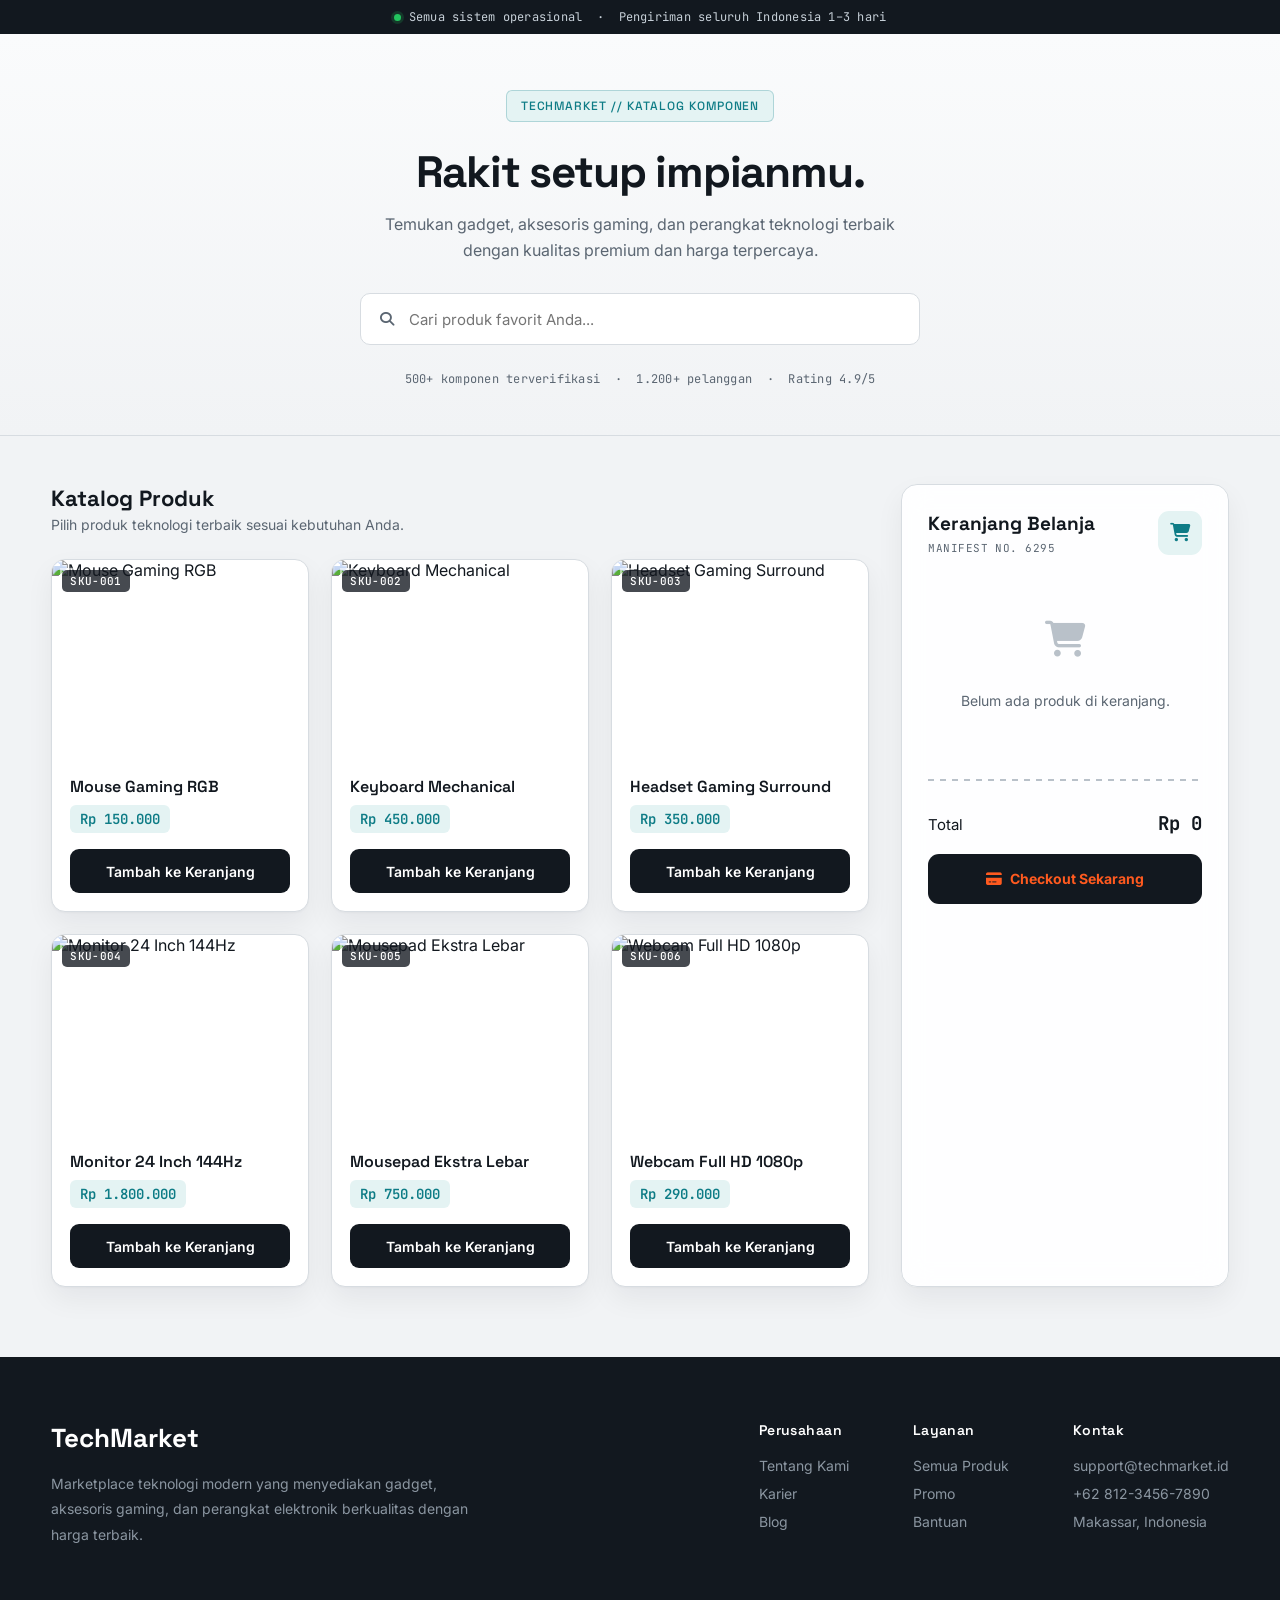
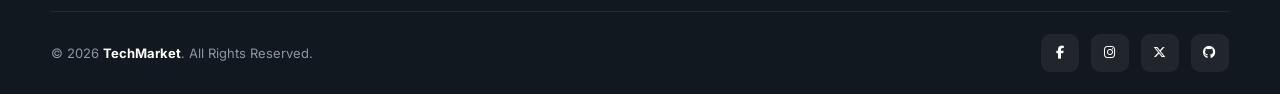
==== index.html @ 12a854e8 "delete folder final" ====
<!DOCTYPE html>
<html lang="id">
<head>
    <meta charset="UTF-8">
    <meta name="viewport" content="width=device-width, initial-scale=1.0">

    <title>TechMarket | Katalog Komponen</title>

    <!-- Google Font -->
    <link rel="preconnect" href="https://fonts.googleapis.com">
    <link rel="preconnect" href="https://fonts.gstatic.com" crossorigin>

    <link href="https://fonts.googleapis.com/css2?family=Space+Grotesk:wght@500;600;700&family=Inter:wght@400;500;600&family=JetBrains+Mono:wght@400;500;600;700&display=swap" rel="stylesheet">

    <!-- Icons -->
    <link rel="stylesheet"
          href="https://cdnjs.cloudflare.com/ajax/libs/font-awesome/6.7.2/css/all.min.css"/>

    <link rel="stylesheet" href="css/style.css">
</head>

<body>

    <!-- ================= STATUS BAR ================= -->

    <div class="status-bar">
        <span class="status-dot"></span>
        Semua sistem operasional &nbsp;·&nbsp; Pengiriman seluruh Indonesia 1–3 hari
    </div>

    <!-- ================= HEADER ================= -->

    <header>

        <p class="hero-eyebrow">TECHMARKET // KATALOG KOMPONEN</p>

        <h1>Rakit setup impianmu.</h1>

        <p class="hero-desc">
            Temukan gadget, aksesoris gaming, dan perangkat teknologi terbaik
            dengan kualitas premium dan harga terpercaya.
        </p>

        <div class="search-container">

            <div class="search-box">

                <i class="fa-solid fa-magnifying-glass"></i>

                <input
                    type="text"
                    id="search-input"
                    placeholder="Cari produk favorit Anda..."
                    autocomplete="off">

            </div>

        </div>

        <p class="hero-credentials">500+ komponen terverifikasi &nbsp;·&nbsp; 1.200+ pelanggan &nbsp;·&nbsp; Rating 4.9/5</p>

    </header>

    <!-- ================= MAIN ================= -->

    <main class="container">

        <!-- Produk -->

        <section class="products-container">

            <div class="section-title">

                <div>
                    <h2>Katalog Produk</h2>
                    <p>Pilih produk teknologi terbaik sesuai kebutuhan Anda.</p>
                </div>

            </div>

            <div id="products-grid" class="products-grid">
                <!-- Produk akan dibuat melalui JavaScript -->
            </div>

        </section>

        <!-- Cart -->

        <aside class="cart-container">

            <div class="cart-header">

                <div>
                    <h2>Keranjang Belanja</h2>
                    <p id="cart-manifest-no" class="cart-manifest-no">MANIFEST NO. ----</p>
                </div>

                <div class="cart-icon-wrapper">
                    <div class="cart-icon">
                        <i class="fa-solid fa-cart-shopping"></i>
                    </div>
                    <span id="cart-badge" class="cart-badge hidden">0</span>
                </div>

            </div>

            <div id="cart-items" class="cart-items">

                <p class="empty-cart">

                    <i class="fa-solid fa-cart-shopping"></i>
                    <br><br>

                    Belum ada produk di keranjang.

                </p>

            </div>

            <div class="cart-summary">

                <div class="summary-row">
                    <span>Total</span>
                    <strong id="cart-total">Rp 0</strong>
                </div>

                <button id="checkout-btn">

                    <i class="fa-solid fa-credit-card"></i>

                    Checkout Sekarang

                </button>

            </div>

        </aside>

    </main>

    <!-- Toast -->

    <div id="toast-container" class="toast-container"></div>

   <!-- ================= FOOTER ================= -->

<footer class="footer">

    <div class="footer-container">

        <div class="footer-brand">

            <h2>TechMarket</h2>

            <p>
                Marketplace teknologi modern yang menyediakan gadget,
                aksesoris gaming, dan perangkat elektronik berkualitas
                dengan harga terbaik.
            </p>

        </div>

        <div class="footer-links">

            <div class="footer-column">
                <h4>Perusahaan</h4>

                <a href="#">Tentang Kami</a>
                <a href="#">Karier</a>
                <a href="#">Blog</a>
            </div>

            <div class="footer-column">
                <h4>Layanan</h4>

                <a href="#">Semua Produk</a>
                <a href="#">Promo</a>
                <a href="#">Bantuan</a>
            </div>

            <div class="footer-column">
                <h4>Kontak</h4>

                <a href="#">support@techmarket.id</a>
                <a href="#">+62 812-3456-7890</a>
                <a href="#">Makassar, Indonesia</a>
            </div>

        </div>

    </div>

    <div class="footer-bottom">

        <p>
            © 2026 <strong>TechMarket</strong>. All Rights Reserved.
        </p>

        <div class="footer-social">

            <a href="#"><i class="fab fa-facebook-f"></i></a>

            <a href="#"><i class="fab fa-instagram"></i></a>

            <a href="#"><i class="fab fa-x-twitter"></i></a>

            <a href="#"><i class="fab fa-github"></i></a>

        </div>

    </div>

</footer>
    <script src="js/script.js"></script>

</body>
</html>
---- css/style.css ----
:root{
    /* Surface & ink */
    --bg:#F1F3F5;
    --card:#FFFFFF;
    --ink:#12181F;
    --muted:#5B6672;
    --line:#D7DCE1;
    --line-strong:#B9C1C9;

    /* Signature accents */
    --signal:#FF5A1F;      /* action / alert accent */
    --signal-dark:#E14A12;
    --trace:#0E7C86;       /* structural / secondary accent */
    --trace-soft:#E4F3F3;

    --radius:14px;
    --shadow:
        0 1px 2px rgba(18,24,31,.03),
        0 12px 28px rgba(18,24,31,.06);
}

*{
    margin:0;
    padding:0;
    box-sizing:border-box;
}

body{
    font-family:'Inter',sans-serif;
    background:var(--bg);
    color:var(--ink);
    min-height:100vh;
}

h1,h2,h3,.hero-eyebrow,.cart-header h2,.section-title h2,.footer-brand h2{
    font-family:'Space Grotesk',sans-serif;
}

.mono,
.hero-credentials,
.cart-manifest-no,
.sku-tag,
.price,
.qty-control span,
.status-bar,
#cart-total,
.cart-item-price,
.cart-item-subtotal{
    font-family:'JetBrains Mono',monospace;
}

/*==========================
STATUS BAR
==========================*/

.status-bar{
    background:var(--ink);
    color:#C7D0D8;
    text-align:center;
    font-size:12px;
    letter-spacing:.02em;
    padding:9px 16px;
    display:flex;
    align-items:center;
    justify-content:center;
    gap:8px;
}

.status-dot{
    width:7px;
    height:7px;
    border-radius:50%;
    background:#22c55e;
    box-shadow:0 0 0 3px rgba(34,197,94,.18);
    flex-shrink:0;
}

/*==========================
HEADER
==========================*/

header{
    position:relative;

    background:
        linear-gradient(180deg,#FAFBFC 0%,#F1F3F5 100%),
        repeating-linear-gradient(0deg, rgba(18,24,31,.035) 0 1px, transparent 1px 40px),
        repeating-linear-gradient(90deg, rgba(18,24,31,.035) 0 1px, transparent 1px 40px);

    border-bottom:1px solid var(--line);

    padding:56px 20px 48px;

    text-align:center;
}

.hero-eyebrow{
    display:inline-block;
    font-size:12px;
    font-weight:500;
    letter-spacing:.08em;
    color:var(--trace);
    background:var(--trace-soft);
    border:1px solid rgba(14,124,134,.25);
    padding:7px 14px;
    border-radius:6px;
    margin-bottom:22px;
}

header h1{
    font-size:44px;
    font-weight:700;
    letter-spacing:-1.2px;
    margin-bottom:12px;
}

.hero-desc{
    color:var(--muted);
    margin:0 auto 30px;
    max-width:520px;
    font-size:16px;
    line-height:1.6;
}

.hero-credentials{
    margin-top:26px;
    font-size:12px;
    color:var(--muted);
    letter-spacing:.02em;
}

.search-container{
    display:flex;
    justify-content:center;
}

.search-box{
    position:relative;
    width:100%;
    max-width:560px;
    margin:auto;
}

.search-box i{
    position:absolute;
    left:20px;
    top:50%;
    transform:translateY(-50%);
    color:var(--muted);
    font-size:14px;
}

.search-box input{

    width:100%;

    height:52px;

    border-radius:10px;

    border:1px solid var(--line);

    background:#fff;

    padding:0 20px 0 48px;

    font-size:15px;
    font-family:'Inter',sans-serif;

    transition:.2s;
}

.search-box input:hover{
    border-color:var(--line-strong);
}

.search-box input:focus{

    border-color:var(--trace);

    box-shadow:
        0 0 0 4px rgba(14,124,134,.1);

    outline:none;
}

/*==========================
LAYOUT
==========================*/

.container{

    width:min(1400px,92%);

    margin:48px auto;

    display:grid;

    grid-template-columns:3fr 1.2fr;

    gap:32px;
}

.section-title h2{
    font-size:22px;
    font-weight:700;
}

.section-title p{
    color:var(--muted);
    margin-top:4px;
    font-size:14px;
}

.section-title{
    display:flex;
    justify-content:space-between;
    align-items:center;
    margin-bottom:26px;
}

/*==========================
PRODUCT GRID
==========================*/

.products-grid{

    display:grid;

    grid-template-columns:
    repeat(auto-fill,minmax(250px,1fr));

    gap:22px;
}

/*==========================
PRODUCT CARD
==========================*/

.product-card{

    background:var(--card);

    border:1px solid var(--line);

    border-radius:var(--radius);

    overflow:hidden;

    box-shadow:var(--shadow);

    transition:.3s cubic-bezier(.2,.8,.2,1);

    display:flex;

    flex-direction:column;
}

.product-card:hover{

    transform:translateY(-5px);

    box-shadow:
        0 20px 40px rgba(18,24,31,.1);

    border-color:var(--line-strong);
}

.card-media{
    position:relative;
    overflow:hidden;
}

.card-media img{

    height:200px;

    object-fit:cover;

    width:100%;

    display:block;
}

.corner{
    position:absolute;
    width:14px;
    height:14px;
    opacity:.55;
    pointer-events:none;
}

.corner-tl{ top:8px; left:8px; border-top:2px solid #fff; border-left:2px solid #fff; }
.corner-tr{ top:8px; right:8px; border-top:2px solid #fff; border-right:2px solid #fff; }
.corner-bl{ bottom:8px; left:8px; border-bottom:2px solid #fff; border-left:2px solid #fff; }
.corner-br{ bottom:8px; right:8px; border-bottom:2px solid #fff; border-right:2px solid #fff; }

.sku-tag{
    position:absolute;
    top:10px;
    left:10px;
    background:rgba(18,24,31,.78);
    color:#fff;
    font-size:11px;
    font-weight:500;
    letter-spacing:.03em;
    padding:4px 8px;
    border-radius:5px;
}

.product-card h3{

    padding:16px 18px 8px;

    font-size:16px;

    font-weight:600;

    font-family:'Space Grotesk',sans-serif;
}

.product-card .price{

    margin:0 18px 16px;

    display:inline-block;

    font-size:14px;

    font-weight:600;

    color:var(--trace);

    background:var(--trace-soft);

    padding:5px 10px;

    border-radius:6px;

    width:fit-content;
}

.product-card button{

    margin:0 18px 18px;

    height:44px;

    border:none;

    border-radius:9px;

    background:var(--ink);

    color:white;

    font-weight:600;
    font-size:14px;
    font-family:'Inter',sans-serif;

    cursor:pointer;

    transition:.2s;
}

.product-card button:hover{

    background:var(--signal);

    transform:translateY(-1px);

    box-shadow:
        0 10px 22px rgba(255,90,31,.28);
}

/*==========================
CART / MANIFEST
==========================*/

.cart-container{

    position:sticky;

    top:20px;

    background:rgba(255,255,255,.92);

    backdrop-filter:blur(14px);

    border:1px solid var(--line);

    box-shadow:var(--shadow);

    border-radius:16px;

    padding:26px;
}

.cart-header{
    display:flex;
    justify-content:space-between;
    align-items:flex-start;
    margin-bottom:22px;
}

.cart-header h2{
    font-size:19px;
    font-weight:700;
}

.cart-manifest-no{
    font-size:11px;
    color:var(--muted);
    letter-spacing:.04em;
    margin-top:5px;
}

.cart-icon-wrapper{
    position:relative;
}

.cart-icon{
    width:44px;
    height:44px;
    border-radius:11px;
    background:var(--trace-soft);
    color:var(--trace);
    display:flex;
    align-items:center;
    justify-content:center;
    font-size:18px;
}

.cart-badge{
    position:absolute;
    top:-7px;
    right:-7px;

    min-width:20px;
    height:20px;

    padding:0 5px;

    border-radius:999px;

    background:var(--signal);
    color:#fff;

    font-size:11px;
    font-weight:700;
    font-family:'Inter',sans-serif;

    display:flex;
    align-items:center;
    justify-content:center;

    border:2px solid #fff;

    transition:.2s;
}

.cart-badge.hidden{
    display:none;
}

.cart-items{

    max-height:400px;

    overflow:auto;
}

.cart-item{

    padding:16px 0;

    border-bottom:1px dashed var(--line-strong);

    display:flex;

    justify-content:space-between;

    align-items:center;

    gap:12px;
}

.cart-item-info strong{
    display:block;
    font-size:14px;
    font-weight:600;
    margin-bottom:5px;
    font-family:'Inter',sans-serif;
}

.cart-item-price{
    color:var(--muted);
    font-size:11px;
}

.cart-item-actions{
    display:flex;
    flex-direction:column;
    align-items:flex-end;
    gap:9px;
}

.cart-item-subtotal{
    font-weight:700;
    font-size:14px;
}

.qty-control{
    display:flex;
    align-items:center;
    gap:8px;
    background:var(--bg);
    border:1px solid var(--line);
    border-radius:8px;
    padding:3px;
}

.qty-control button{
    width:24px;
    height:24px;
    border:none;
    border-radius:6px;
    background:#fff;
    border:1px solid var(--line);
    color:var(--ink);
    font-weight:700;
    font-size:13px;
    line-height:1;
    cursor:pointer;
    display:flex;
    align-items:center;
    justify-content:center;
    transition:.2s;
    font-family:'Inter',sans-serif;
}

.qty-control button:hover{
    background:var(--ink);
    color:#fff;
    border-color:var(--ink);
}

.qty-control span{
    min-width:18px;
    text-align:center;
    font-weight:600;
    font-size:13px;
}

.remove-item-btn{

    background:none;

    color:var(--muted);

    border:none;

    padding:2px 0;

    cursor:pointer;

    font-size:12px;
    font-family:'Inter',sans-serif;
    text-decoration:underline;

    transition:.2s;
}

.remove-item-btn:hover{

    color:#DC2626;
}

.cart-summary{

    margin-top:22px;

    padding-top:18px;

    border-top:none;

    background-image:repeating-linear-gradient(90deg, var(--line-strong) 0 6px, transparent 6px 12px);
    background-position:top;
    background-size:100% 2px;
    background-repeat:no-repeat;
}

.summary-row{
    display:flex;
    justify-content:space-between;
    align-items:baseline;
    margin-bottom:18px;
    margin-top:14px;
    font-size:15px;
    font-family:'Inter',sans-serif;
}

#cart-total{
    font-size:19px;
    font-weight:700;
}

#checkout-btn{

    width:100%;

    height:50px;

    border:none;

    border-radius:11px;

    background:var(--ink);

    color:var(--signal);

    font-size:14px;
    font-weight:700;
    font-family:'Inter',sans-serif;

    cursor:pointer;

    transition:.25s;

    display:flex;
    align-items:center;
    justify-content:center;
    gap:8px;
}

#checkout-btn:hover{

    background:var(--signal);
    color:#fff;

    transform:translateY(-1px);

    box-shadow:
        0 12px 26px rgba(255,90,31,.25);
}

.empty-cart{
    text-align:center;
    padding:44px 20px;
    color:var(--muted);
    line-height:1.7;
    font-size:14px;
}

.empty-cart i{
    font-size:36px;
    color:var(--line-strong);
    margin-bottom:8px;
}

/* ===========================
   TOAST
=========================== */

.toast-container{
    position:fixed;
    top:24px;
    right:24px;

    display:flex;
    flex-direction:column;
    gap:14px;

    z-index:99999;
}

.toast{

    position:relative;
    overflow:hidden;

    min-width:320px;
    max-width:380px;

    padding:14px 40px 14px 14px;

    border-radius:12px;

    background:#fff;

    border:1px solid var(--line);

    box-shadow:
        0 15px 40px rgba(18,24,31,.14);

    display:flex;
    align-items:center;
    gap:12px;

    font-size:14px;
    font-weight:500;
    font-family:'Inter',sans-serif;

    animation:toastIn .3s cubic-bezier(.22,1,.36,1) forwards;
}

.toast-icon{
    flex-shrink:0;
    width:30px;
    height:30px;
    border-radius:50%;
    display:flex;
    align-items:center;
    justify-content:center;
    font-size:13px;
}

.toast-message{
    flex:1;
    line-height:1.4;
    color:var(--ink);
}

.toast-close{
    position:absolute;
    top:10px;
    right:10px;

    width:22px;
    height:22px;
    border:none;
    background:none;
    color:var(--muted);
    font-size:11px;
    border-radius:6px;
    cursor:pointer;
    display:flex;
    align-items:center;
    justify-content:center;
    transition:.2s;
}

.toast-close:hover{
    background:var(--bg);
    color:var(--ink);
}

.toast-progress{
    position:absolute;
    left:0;
    bottom:0;
    height:3px;
    width:100%;
    background:var(--toast-accent, var(--trace));
    opacity:.55;
    transform-origin:left;
    animation:toastProgress 3s linear forwards;
}

.toast.success{ --toast-accent:var(--trace); }
.toast.error{ --toast-accent:#DC2626; }
.toast.info{ --toast-accent:var(--signal); }

.toast.success .toast-icon{ background:var(--trace-soft); color:var(--trace); }
.toast.error .toast-icon{ background:#FCE8E8; color:#DC2626; }
.toast.info .toast-icon{ background:#FFEDE4; color:var(--signal); }

.toast.hide{
    animation:toastOut .22s ease forwards;
}

@keyframes toastProgress{
    from{ transform:scaleX(1); }
    to{ transform:scaleX(0); }
}

@keyframes toastIn{
    from{ opacity:0; transform:translateX(100%); }
    to{ opacity:1; transform:translateX(0); }
}

@keyframes toastOut{
    from{ opacity:1; transform:translateX(0); }
    to{ opacity:0; transform:translateX(120%); }
}

@media(max-width:768px){

.toast-container{
    left:16px;
    right:16px;
    top:16px;
}

.toast{
    min-width:100%;
    max-width:100%;
}

}

/*==========================
SCROLLBAR
==========================*/

::-webkit-scrollbar{ width:8px; }
::-webkit-scrollbar-thumb{ background:var(--line-strong); border-radius:20px; }
::-webkit-scrollbar-thumb:hover{ background:#94a3b8; }

/*==========================
MOBILE
==========================*/

@media(max-width:900px){

.container{
    grid-template-columns:1fr;
}

.cart-container{
    position:relative;
    top:0;
}

header h1{
    font-size:32px;
}

}

@media(max-width:768px){

.status-bar{
    font-size:10px;
    padding:8px 12px;
}

header{
    padding:44px 16px 36px;
}

}

/*==================================
FOOTER
===================================*/

.footer{

    margin-top:70px;

    background:var(--ink);

    color:#98A3AD;
}

.footer-container{

    width:min(1400px,92%);

    margin:auto;

    padding:64px 0;

    display:flex;

    justify-content:space-between;

    gap:64px;

    flex-wrap:wrap;
}

.footer-brand{
    flex:1;
    min-width:280px;
}

.footer-brand h2{
    color:white;
    font-size:26px;
    margin-bottom:16px;
}

.footer-brand p{
    line-height:1.8;
    max-width:420px;
    color:#8B96A1;
    font-size:14px;
}

.footer-links{
    display:flex;
    gap:64px;
    flex-wrap:wrap;
}

.footer-column{
    display:flex;
    flex-direction:column;
}

.footer-column h4{
    color:white;
    margin-bottom:18px;
    font-size:14px;
    font-weight:600;
    letter-spacing:.03em;
    font-family:'Space Grotesk',sans-serif;
}

.footer-column a{
    color:#8B96A1;
    text-decoration:none;
    margin-bottom:11px;
    font-size:14px;
    transition:.2s;
}

.footer-column a:hover{
    color:var(--trace);
}

.footer-bottom{

    border-top:1px solid rgba(255,255,255,.08);

    width:min(1400px,92%);

    margin:auto;

    padding:22px 0;

    display:flex;

    justify-content:space-between;

    align-items:center;

    flex-wrap:wrap;

    gap:20px;

    font-size:13px;
}

.footer-bottom p{
    color:#8B96A1;
}

footer strong{
    color:white;
}

.footer-social{
    display:flex;
    gap:12px;
}

.footer-social a{
    width:38px;
    height:38px;
    border-radius:9px;
    background:rgba(255,255,255,.06);
    color:white;
    display:flex;
    align-items:center;
    justify-content:center;
    text-decoration:none;
    transition:.2s;
}

.footer-social a:hover{
    background:var(--trace);
}

@media(max-width:768px){

.footer-container{
    flex-direction:column;
    gap:36px;
}

.footer-links{
    width:100%;
    justify-content:space-between;
    gap:26px;
}

.footer-bottom{
    flex-direction:column;
    text-align:center;
}

}
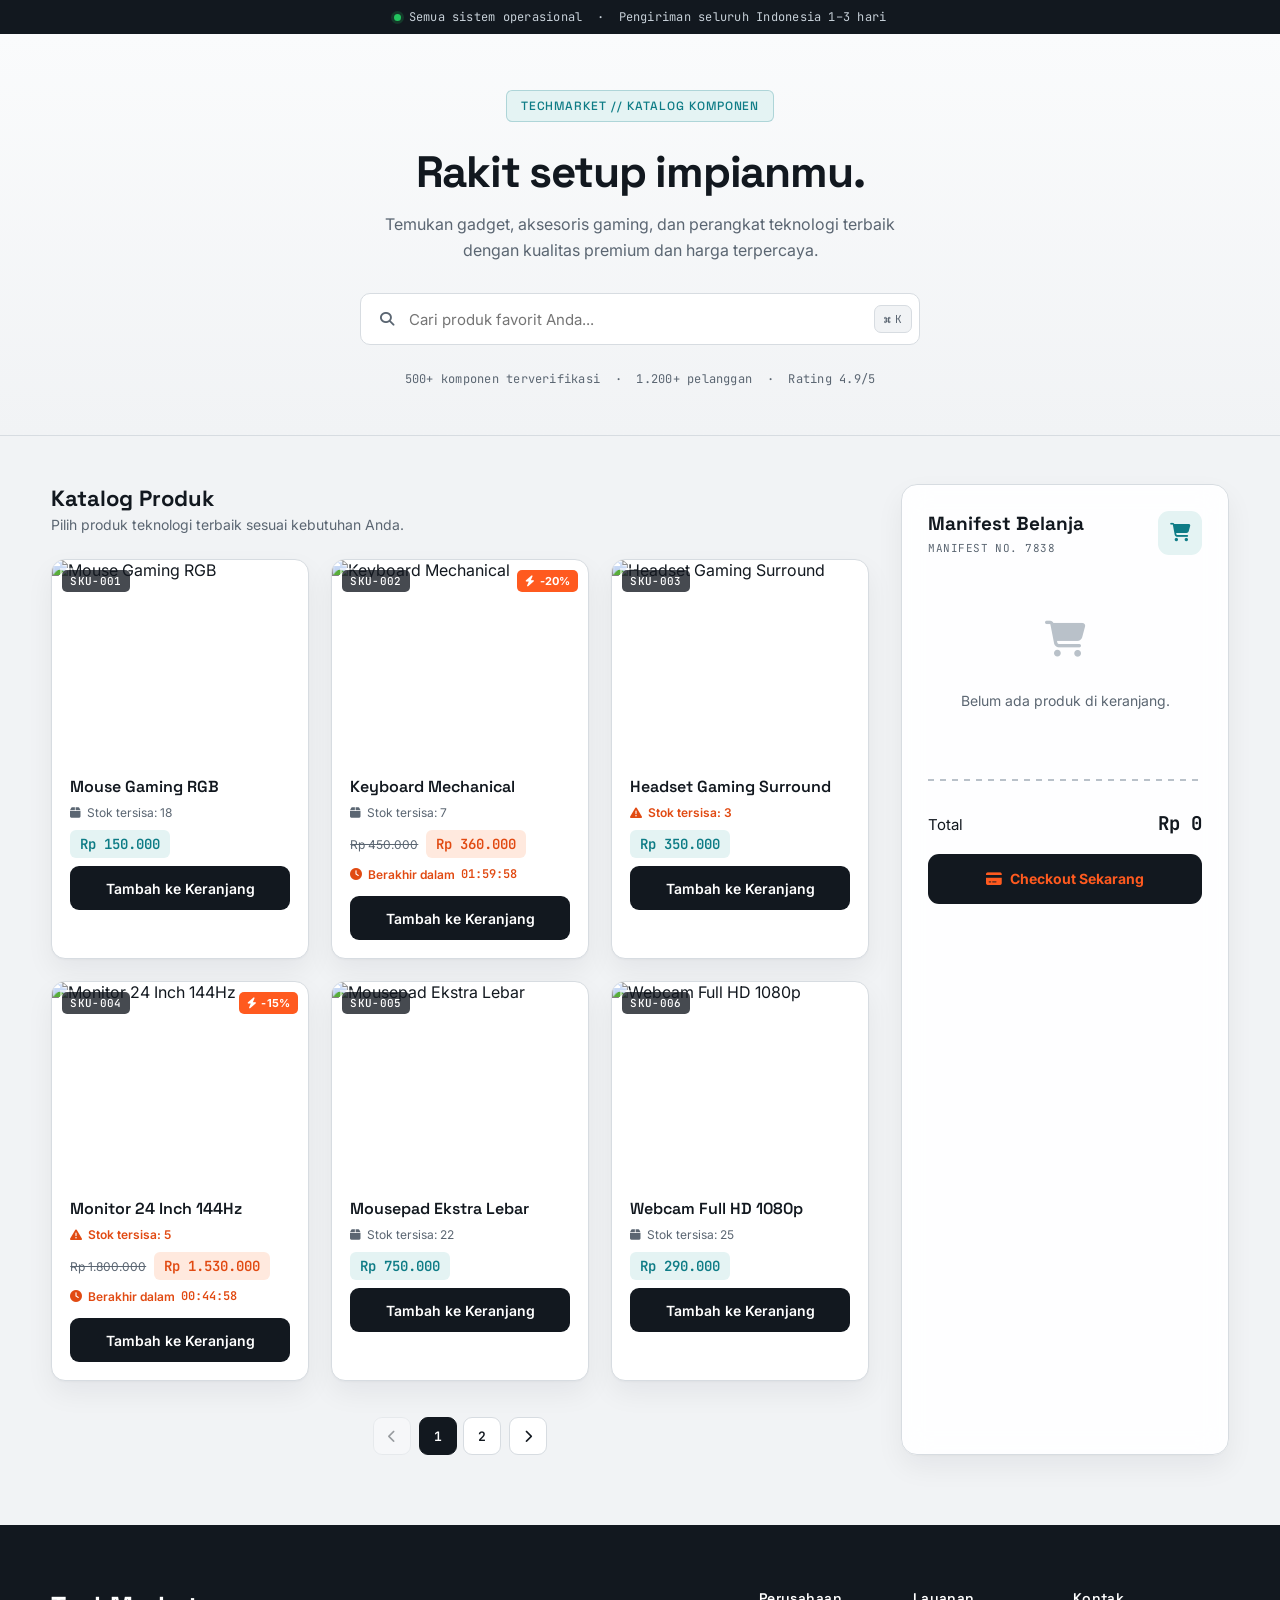
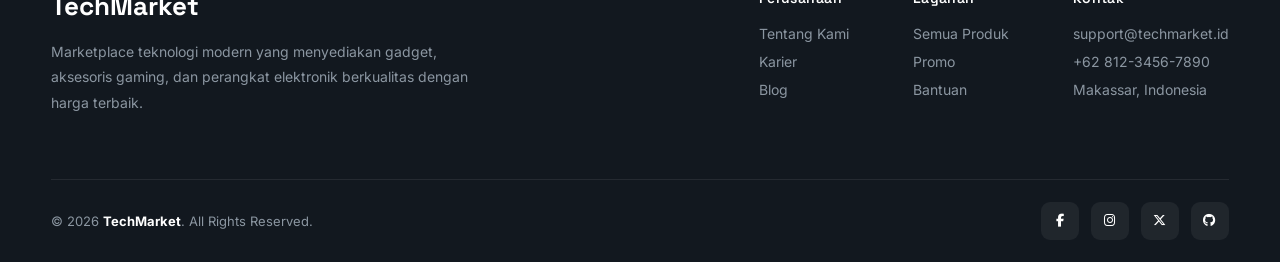
==== commit c8eab3c7: "add some feature" ====
--- a/index.html
+++ b/index.html
@@ -53,6 +53,10 @@
                     placeholder="Cari produk favorit Anda..."
                     autocomplete="off">
 
+                <button type="button" id="palette-trigger" class="palette-trigger" aria-label="Buka pencarian cepat">
+                    <kbd>⌘</kbd><kbd>K</kbd>
+                </button>
+
             </div>
 
         </div>
@@ -78,10 +82,26 @@
 
             </div>
 
+            <p id="products-empty-state" class="products-empty-state hidden">Produk tidak ditemukan.</p>
+
             <div id="products-grid" class="products-grid">
                 <!-- Produk akan dibuat melalui JavaScript -->
             </div>
 
+            <div id="pagination" class="pagination">
+                <button id="pagination-prev" class="pagination-nav" aria-label="Halaman sebelumnya">
+                    <i class="fa-solid fa-chevron-left"></i>
+                </button>
+
+                <div id="pagination-pages" class="pagination-pages">
+                    <!-- Nomor halaman dibuat melalui JavaScript -->
+                </div>
+
+                <button id="pagination-next" class="pagination-nav" aria-label="Halaman berikutnya">
+                    <i class="fa-solid fa-chevron-right"></i>
+                </button>
+            </div>
+
         </section>
 
         <!-- Cart -->
@@ -91,7 +111,7 @@
             <div class="cart-header">
 
                 <div>
-                    <h2>Keranjang Belanja</h2>
+                    <h2>Manifest Belanja</h2>
                     <p id="cart-manifest-no" class="cart-manifest-no">MANIFEST NO. ----</p>
                 </div>
 
@@ -211,6 +231,36 @@
     </div>
 
 </footer>
+    <!-- ================= COMMAND PALETTE ================= -->
+
+    <div id="palette-overlay" class="palette-overlay hidden">
+
+        <div class="palette-modal" role="dialog" aria-modal="true" aria-label="Pencarian cepat">
+
+            <div class="palette-input-row">
+                <i class="fa-solid fa-terminal"></i>
+                <input
+                    type="text"
+                    id="palette-input"
+                    placeholder="Cari komponen, SKU, atau kata kunci..."
+                    autocomplete="off">
+                <kbd class="palette-esc">ESC</kbd>
+            </div>
+
+            <div id="palette-results" class="palette-results">
+                <!-- Hasil pencarian dirender oleh JavaScript -->
+            </div>
+
+            <div class="palette-footer">
+                <span><kbd>↑</kbd><kbd>↓</kbd> navigasi</span>
+                <span><kbd>↵</kbd> tambah ke keranjang</span>
+                <span><kbd>ESC</kbd> tutup</span>
+            </div>
+
+        </div>
+
+    </div>
+
     <script src="js/script.js"></script>
 
 </body>
--- a/css/style.css
+++ b/css/style.css
@@ -10,6 +10,7 @@
     /* Signature accents */
     --signal:#FF5A1F;      /* action / alert accent */
     --signal-dark:#E14A12;
+    --signal-soft:#FFE9DE;
     --trace:#0E7C86;       /* structural / secondary accent */
     --trace-soft:#E4F3F3;
 
@@ -162,7 +163,7 @@
 
     background:#fff;
 
-    padding:0 20px 0 48px;
+    padding:0 92px 0 48px;
 
     font-size:15px;
     font-family:'Inter',sans-serif;
@@ -182,6 +183,219 @@
         0 0 0 4px rgba(14,124,134,.1);
 
     outline:none;
+}
+
+.palette-trigger{
+    position:absolute;
+    right:8px;
+    top:50%;
+    transform:translateY(-50%);
+
+    display:flex;
+    align-items:center;
+    gap:4px;
+
+    background:var(--bg);
+    border:1px solid var(--line);
+    border-radius:7px;
+    padding:6px 9px;
+    cursor:pointer;
+    transition:.2s;
+}
+
+.palette-trigger:hover{
+    border-color:var(--trace);
+    background:var(--trace-soft);
+}
+
+.palette-trigger kbd{
+    font-family:'JetBrains Mono',monospace;
+    font-size:11px;
+    color:var(--muted);
+}
+
+/*==========================
+COMMAND PALETTE
+==========================*/
+
+.palette-overlay{
+    position:fixed;
+    inset:0;
+    background:rgba(18,24,31,.55);
+    backdrop-filter:blur(3px);
+    z-index:9999;
+
+    display:flex;
+    align-items:flex-start;
+    justify-content:center;
+    padding-top:12vh;
+
+    animation:paletteFadeIn .15s ease forwards;
+}
+
+.palette-overlay.hidden{
+    display:none;
+}
+
+@keyframes paletteFadeIn{
+    from{ opacity:0; }
+    to{ opacity:1; }
+}
+
+.palette-modal{
+    width:min(600px,92%);
+    background:#fff;
+    border:1px solid var(--line);
+    border-radius:14px;
+    box-shadow:0 30px 70px rgba(18,24,31,.35);
+    overflow:hidden;
+    animation:paletteSlideIn .18s cubic-bezier(.22,1,.36,1) forwards;
+}
+
+@keyframes paletteSlideIn{
+    from{ opacity:0; transform:translateY(-10px) scale(.98); }
+    to{ opacity:1; transform:translateY(0) scale(1); }
+}
+
+.palette-input-row{
+    display:flex;
+    align-items:center;
+    gap:12px;
+    padding:16px 18px;
+    border-bottom:1px solid var(--line);
+}
+
+.palette-input-row i{
+    color:var(--trace);
+    font-size:15px;
+}
+
+.palette-input-row input{
+    flex:1;
+    border:none;
+    outline:none;
+    font-size:16px;
+    font-family:'Inter',sans-serif;
+    color:var(--ink);
+    background:transparent;
+}
+
+.palette-esc{
+    font-family:'JetBrains Mono',monospace;
+    font-size:10px;
+    color:var(--muted);
+    border:1px solid var(--line);
+    border-radius:5px;
+    padding:3px 6px;
+}
+
+.palette-results{
+    max-height:340px;
+    overflow-y:auto;
+    padding:8px;
+}
+
+.palette-item{
+    display:flex;
+    align-items:center;
+    gap:12px;
+    padding:11px 12px;
+    border-radius:8px;
+    cursor:pointer;
+    transition:.12s;
+}
+
+.palette-item.active{
+    background:var(--trace-soft);
+}
+
+.palette-item-sku{
+    font-family:'JetBrains Mono',monospace;
+    font-size:11px;
+    color:var(--trace);
+    background:#fff;
+    border:1px solid rgba(14,124,134,.25);
+    padding:3px 7px;
+    border-radius:5px;
+    flex-shrink:0;
+}
+
+.palette-item-name{
+    flex:1;
+    font-size:14px;
+    font-weight:500;
+    color:var(--ink);
+}
+
+.palette-item-price{
+    font-family:'JetBrains Mono',monospace;
+    font-size:13px;
+    font-weight:600;
+    color:var(--muted);
+}
+
+.palette-item-price.flash{
+    color:var(--signal-dark);
+}
+
+.palette-item-stock{
+    font-size:11px;
+    font-weight:600;
+    padding:2px 7px;
+    border-radius:5px;
+    flex-shrink:0;
+}
+
+.palette-item-stock.low{
+    color:var(--signal-dark);
+    background:var(--signal-soft);
+}
+
+.palette-item-stock.out{
+    color:#DC2626;
+    background:#FCE8E8;
+}
+
+.palette-empty{
+    text-align:center;
+    padding:36px 20px;
+    color:var(--muted);
+    font-size:14px;
+}
+
+.palette-footer{
+    display:flex;
+    gap:18px;
+    padding:11px 18px;
+    border-top:1px solid var(--line);
+    background:var(--bg);
+    font-size:11px;
+    color:var(--muted);
+}
+
+.palette-footer kbd{
+    font-family:'JetBrains Mono',monospace;
+    background:#fff;
+    border:1px solid var(--line);
+    border-radius:4px;
+    padding:1px 5px;
+    margin-right:3px;
+}
+
+@media(max-width:640px){
+
+.palette-trigger{
+    display:none;
+}
+
+.search-box input{
+    padding-right:20px;
+}
+
+.palette-overlay{
+    padding-top:6vh;
+}
+
 }
 
 /*==========================
@@ -219,6 +433,17 @@
     margin-bottom:26px;
 }
 
+.hidden{
+    display:none !important;
+}
+
+.products-empty-state{
+    text-align:center;
+    color:var(--muted);
+    padding:40px 20px;
+    font-size:14px;
+}
+
 /*==========================
 PRODUCT GRID
 ==========================*/
@@ -231,6 +456,112 @@
     repeat(auto-fill,minmax(250px,1fr));
 
     gap:22px;
+}
+
+@media(max-width:640px){
+
+.products-grid{
+    grid-template-columns:repeat(auto-fill,minmax(155px,1fr));
+    gap:14px;
+}
+
+.card-media img{
+    height:130px;
+}
+
+}
+
+@media(max-width:380px){
+
+.products-grid{
+    grid-template-columns:1fr 1fr;
+    gap:12px;
+}
+
+}
+
+/*==========================
+PAGINATION
+==========================*/
+
+.pagination{
+    display:flex;
+    align-items:center;
+    justify-content:center;
+    gap:8px;
+    margin-top:36px;
+}
+
+.pagination-nav{
+    width:38px;
+    height:38px;
+    border-radius:9px;
+    border:1px solid var(--line);
+    background:#fff;
+    color:var(--ink);
+    font-size:13px;
+    cursor:pointer;
+    display:flex;
+    align-items:center;
+    justify-content:center;
+    transition:.2s;
+}
+
+.pagination-nav:hover:not(:disabled){
+    border-color:var(--trace);
+    color:var(--trace);
+    background:var(--trace-soft);
+}
+
+.pagination-nav:disabled{
+    opacity:.4;
+    cursor:not-allowed;
+}
+
+.pagination-pages{
+    display:flex;
+    gap:6px;
+}
+
+.pagination-page{
+    min-width:38px;
+    height:38px;
+    padding:0 12px;
+    border-radius:9px;
+    border:1px solid var(--line);
+    background:#fff;
+    color:var(--ink);
+    font-family:'JetBrains Mono',monospace;
+    font-size:13px;
+    font-weight:600;
+    cursor:pointer;
+    transition:.2s;
+}
+
+.pagination-page:hover{
+    border-color:var(--trace);
+}
+
+.pagination-page.active{
+    background:var(--ink);
+    border-color:var(--ink);
+    color:#fff;
+}
+
+@media(max-width:480px){
+
+.pagination-nav{
+    width:34px;
+    height:34px;
+}
+
+.pagination-page{
+    min-width:34px;
+    height:34px;
+    padding:0 9px;
+    font-size:12px;
+}
+
 }
 
 /*==========================
@@ -308,6 +639,42 @@
     border-radius:5px;
 }
 
+.flash-badge{
+    position:absolute;
+    top:10px;
+    right:10px;
+    background:var(--signal);
+    color:#fff;
+    font-size:11px;
+    font-weight:700;
+    letter-spacing:.02em;
+    padding:4px 8px;
+    border-radius:5px;
+    display:flex;
+    align-items:center;
+    gap:4px;
+}
+
+.stock-badge{
+    margin:0 18px 10px;
+    font-size:12px;
+    color:var(--muted);
+    display:flex;
+    align-items:center;
+    gap:6px;
+    width:fit-content;
+}
+
+.stock-badge.low{
+    color:var(--signal-dark);
+    font-weight:600;
+}
+
+.stock-badge.out{
+    color:#DC2626;
+    font-weight:600;
+}
+
 .product-card h3{
 
     padding:16px 18px 8px;
@@ -319,10 +686,22 @@
     font-family:'Space Grotesk',sans-serif;
 }
 
+.price-row{
+    display:flex;
+    align-items:center;
+    gap:8px;
+    margin:0 18px 8px;
+    flex-wrap:wrap;
+}
+
+.price-strike{
+    font-size:12px;
+    color:var(--muted);
+    text-decoration:line-through;
+}
+
 .product-card .price{
 
-    margin:0 18px 16px;
-
     display:inline-block;
 
     font-size:14px;
@@ -338,6 +717,25 @@
     border-radius:6px;
 
     width:fit-content;
+}
+
+.product-card .price.flash{
+    color:var(--signal-dark);
+    background:var(--signal-soft);
+}
+
+.flash-countdown{
+    margin:0 18px 14px;
+    font-size:12px;
+    font-weight:600;
+    color:var(--signal-dark);
+    display:flex;
+    align-items:center;
+    gap:6px;
+}
+
+.flash-countdown .countdown-text{
+    font-family:'JetBrains Mono',monospace;
 }
 
 .product-card button{
@@ -371,6 +769,14 @@
 
     box-shadow:
         0 10px 22px rgba(255,90,31,.28);
+}
+
+.product-card button:disabled{
+    background:var(--line);
+    color:var(--muted);
+    cursor:not-allowed;
+    transform:none;
+    box-shadow:none;
 }
 
 /*==========================
@@ -841,6 +1247,54 @@
 
 }
 
+@media(max-width:640px){
+
+.product-card h3{
+    font-size:14px;
+    padding:12px 12px 6px;
+}
+
+.stock-badge{
+    margin:0 12px 8px;
+    font-size:11px;
+}
+
+.price-row{
+    margin:0 12px 6px;
+}
+
+.product-card .price{
+    font-size:12px;
+    padding:4px 8px;
+}
+
+.price-strike{
+    font-size:11px;
+}
+
+.flash-countdown{
+    margin:0 12px 10px;
+    font-size:11px;
+}
+
+.product-card button{
+    margin:0 12px 12px;
+    height:38px;
+    font-size:12px;
+}
+
+.sku-tag{
+    font-size:10px;
+    padding:3px 6px;
+}
+
+.flash-badge{
+    font-size:10px;
+    padding:3px 6px;
+}
+
+}
+
 /*==================================
 FOOTER
 ===================================*/
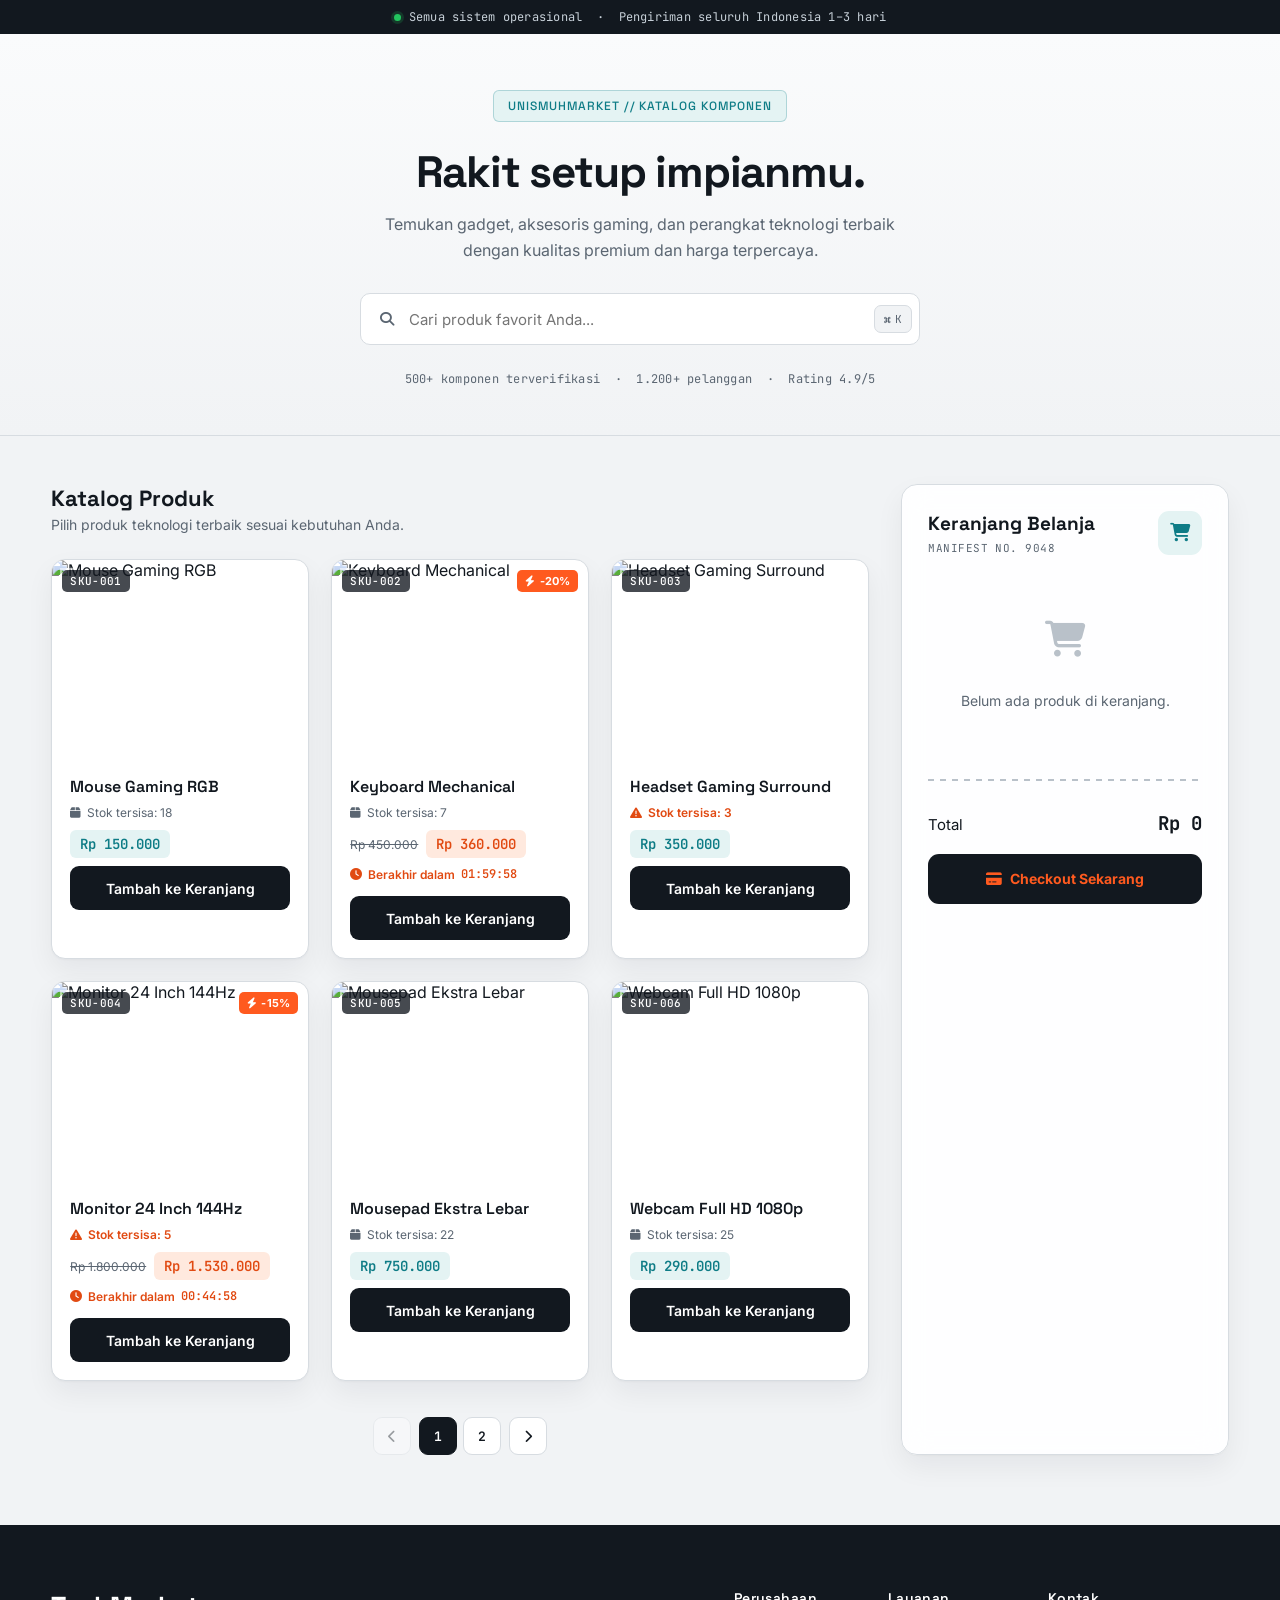
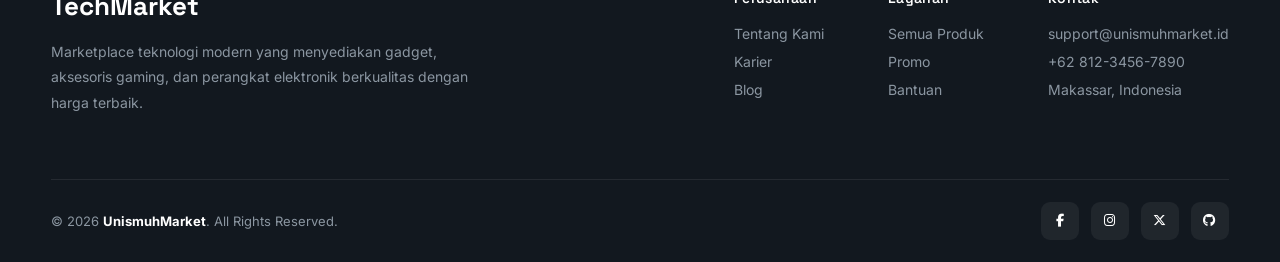
==== commit 0a2fec0a: "update store name" ====
--- a/index.html
+++ b/index.html
@@ -32,7 +32,7 @@
 
     <header>
 
-        <p class="hero-eyebrow">TECHMARKET // KATALOG KOMPONEN</p>
+        <p class="hero-eyebrow">UNISMUHMARKET // KATALOG KOMPONEN</p>
 
         <h1>Rakit setup impianmu.</h1>
 
@@ -111,7 +111,7 @@
             <div class="cart-header">
 
                 <div>
-                    <h2>Manifest Belanja</h2>
+                    <h2>Keranjang Belanja</h2>
                     <p id="cart-manifest-no" class="cart-manifest-no">MANIFEST NO. ----</p>
                 </div>
 
@@ -201,7 +201,7 @@
             <div class="footer-column">
                 <h4>Kontak</h4>
 
-                <a href="#">support@techmarket.id</a>
+                <a href="#">support@unismuhmarket.id</a>
                 <a href="#">+62 812-3456-7890</a>
                 <a href="#">Makassar, Indonesia</a>
             </div>
@@ -213,7 +213,7 @@
     <div class="footer-bottom">
 
         <p>
-            © 2026 <strong>TechMarket</strong>. All Rights Reserved.
+            © 2026 <strong>UnismuhMarket</strong>. All Rights Reserved.
         </p>
 
         <div class="footer-social">
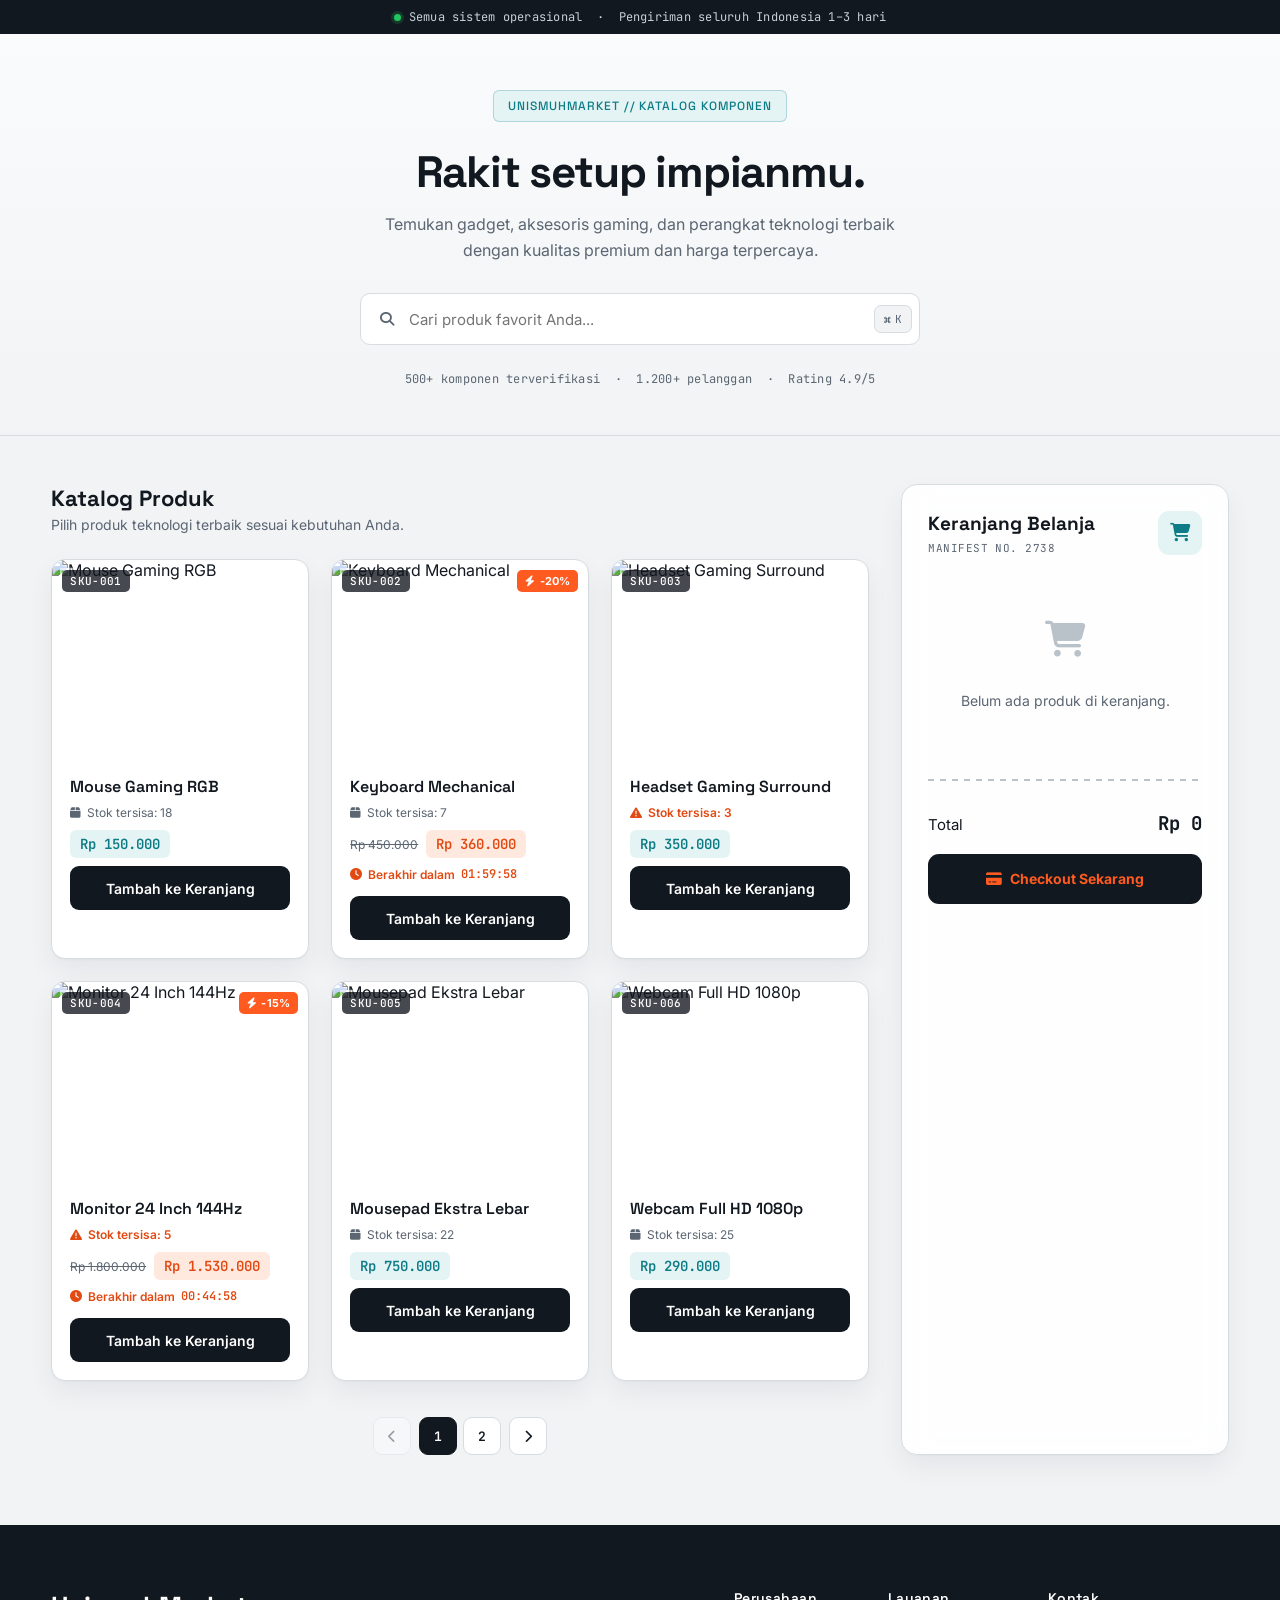
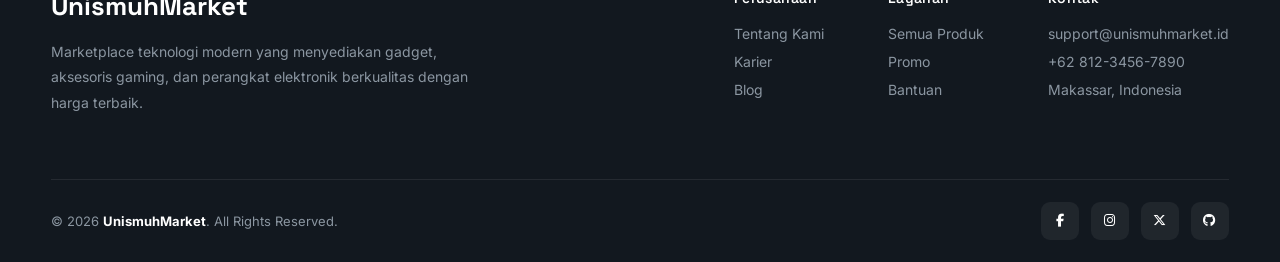
==== commit dbb394f2: "update name" ====
--- a/index.html
+++ b/index.html
@@ -4,7 +4,7 @@
     <meta charset="UTF-8">
     <meta name="viewport" content="width=device-width, initial-scale=1.0">
 
-    <title>TechMarket | Katalog Komponen</title>
+    <title>UnismuhMarket | Katalog Komponen</title>
 
     <!-- Google Font -->
     <link rel="preconnect" href="https://fonts.googleapis.com">
@@ -170,7 +170,7 @@
 
         <div class="footer-brand">
 
-            <h2>TechMarket</h2>
+            <h2>UnismuhMarket</h2>
 
             <p>
                 Marketplace teknologi modern yang menyediakan gadget,
